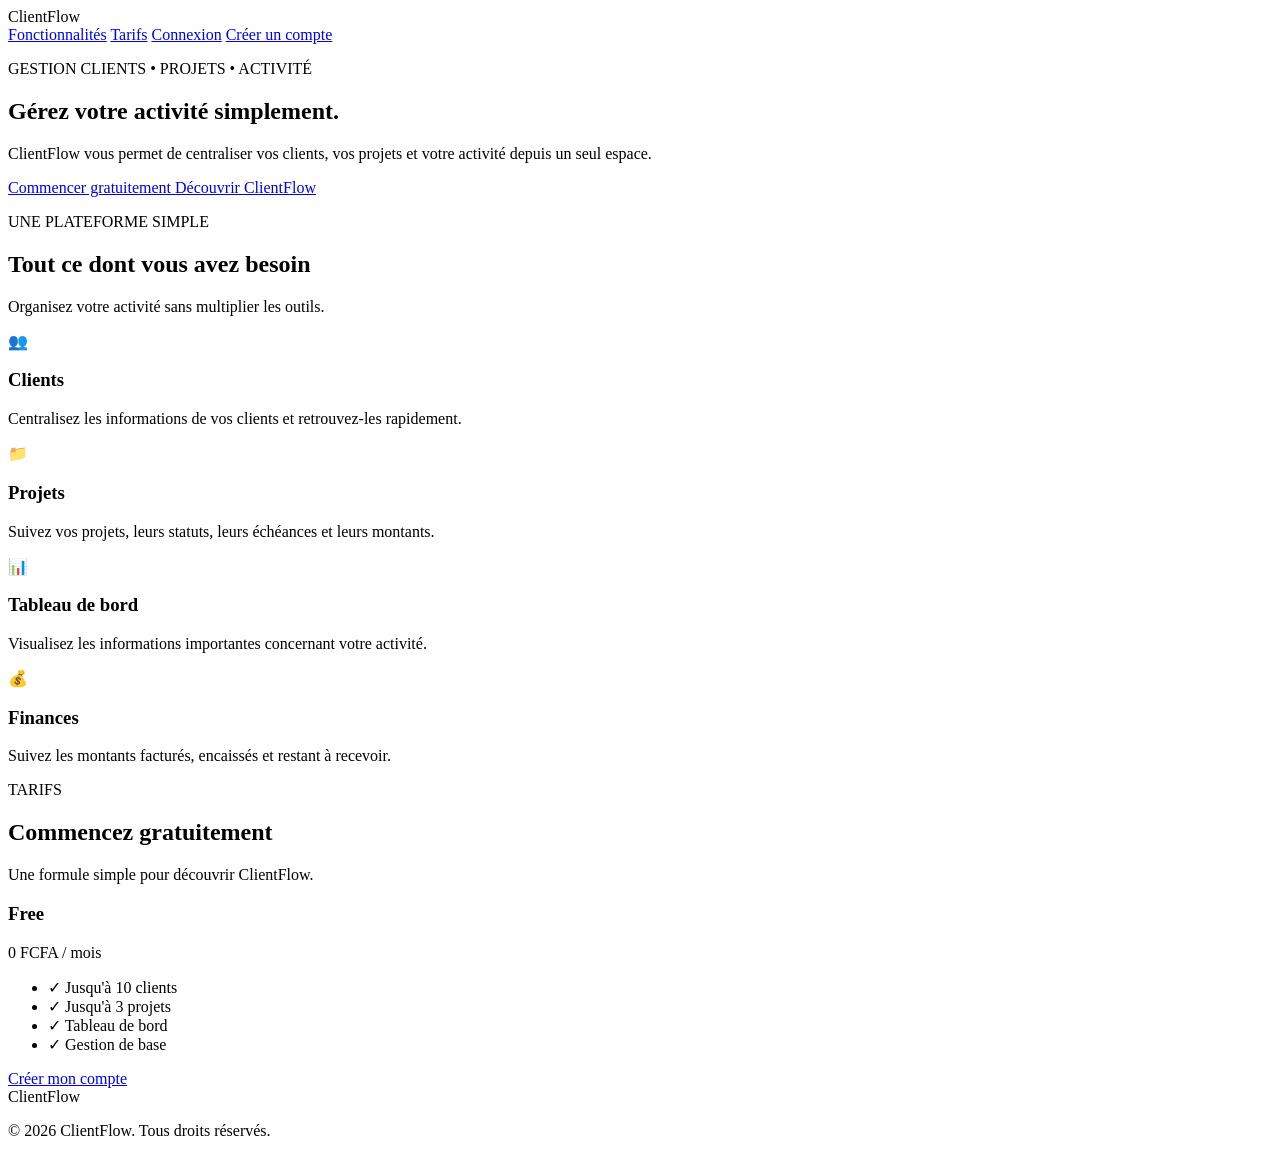
==== index.html @ 4f8036f8 "Create index.html" ====
<!DOCTYPE html>
<html lang="fr">
<head>
    <meta charset="UTF-8">
    <meta name="viewport" content="width=device-width, initial-scale=1.0">

    <title>ClientFlow — Gestion simple de vos clients</title>

    <meta
        name="description"
        content="ClientFlow aide les indépendants et petites entreprises à gérer leurs clients, projets et revenus."
    >

    <link rel="stylesheet" href="css/style.css">
</head>

<body>

    <header class="navbar">
        <div class="logo">
            Client<span>Flow</span>
        </div>

        <nav>
            <a href="#fonctionnalites">Fonctionnalités</a>
            <a href="#tarifs">Tarifs</a>
            <a href="login.html">Connexion</a>
            <a href="register.html" class="btn-nav">Créer un compte</a>
        </nav>
    </header>


    <main>

        <section class="hero">

            <div class="hero-content">

                <p class="badge">GESTION CLIENTS • PROJETS • ACTIVITÉ</p>

                <h1>
                    Gérez votre activité
                    <span>simplement.</span>
                </h1>

                <p class="hero-text">
                    ClientFlow vous permet de centraliser vos clients,
                    vos projets et votre activité depuis un seul espace.
                </p>

                <div class="hero-buttons">
                    <a href="register.html" class="btn-primary">
                        Commencer gratuitement
                    </a>

                    <a href="#fonctionnalites" class="btn-secondary">
                        Découvrir ClientFlow
                    </a>
                </div>

            </div>

        </section>


        <section id="fonctionnalites" class="features">

            <div class="section-heading">
                <p class="small-title">UNE PLATEFORME SIMPLE</p>

                <h2>
                    Tout ce dont vous avez besoin
                </h2>

                <p>
                    Organisez votre activité sans multiplier les outils.
                </p>
            </div>


            <div class="feature-grid">

                <article class="feature-card">

                    <div class="icon">👥</div>

                    <h3>Clients</h3>

                    <p>
                        Centralisez les informations de vos clients
                        et retrouvez-les rapidement.
                    </p>

                </article>


                <article class="feature-card">

                    <div class="icon">📁</div>

                    <h3>Projets</h3>

                    <p>
                        Suivez vos projets, leurs statuts,
                        leurs échéances et leurs montants.
                    </p>

                </article>


                <article class="feature-card">

                    <div class="icon">📊</div>

                    <h3>Tableau de bord</h3>

                    <p>
                        Visualisez les informations importantes
                        concernant votre activité.
                    </p>

                </article>


                <article class="feature-card">

                    <div class="icon">💰</div>

                    <h3>Finances</h3>

                    <p>
                        Suivez les montants facturés,
                        encaissés et restant à recevoir.
                    </p>

                </article>

            </div>

        </section>


        <section id="tarifs" class="pricing">

            <div class="section-heading">

                <p class="small-title">TARIFS</p>

                <h2>
                    Commencez gratuitement
                </h2>

                <p>
                    Une formule simple pour découvrir ClientFlow.
                </p>

            </div>


            <div class="pricing-card">

                <h3>Free</h3>

                <div class="price">
                    0 <span>FCFA / mois</span>
                </div>

                <ul>
                    <li>✓ Jusqu'à 10 clients</li>
                    <li>✓ Jusqu'à 3 projets</li>
                    <li>✓ Tableau de bord</li>
                    <li>✓ Gestion de base</li>
                </ul>

                <a href="register.html" class="btn-primary">
                    Créer mon compte
                </a>

            </div>

        </section>

    </main>


    <footer>

        <div class="logo">
            Client<span>Flow</span>
        </div>

        <p>
            © 2026 ClientFlow. Tous droits réservés.
        </p>

    </footer>

</body>
</html>
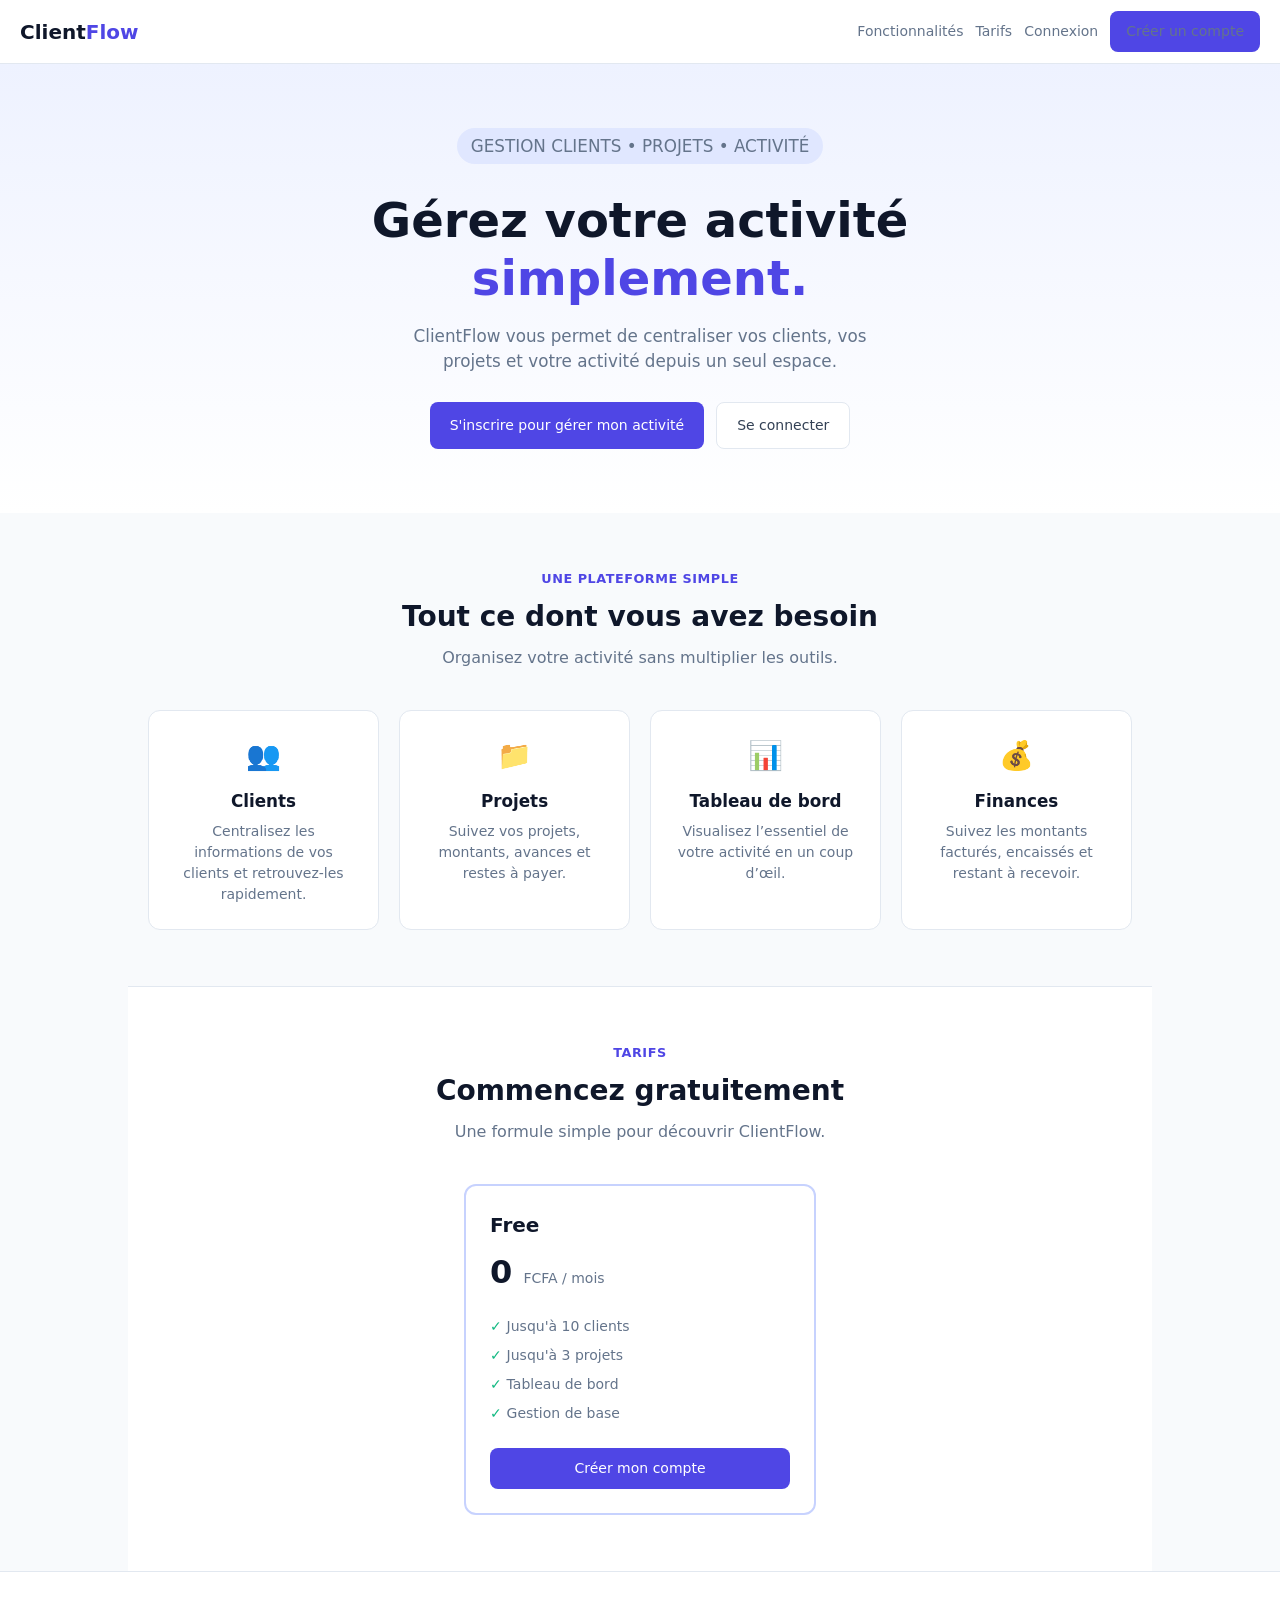
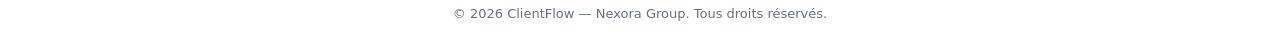
==== commit c52cd1c7: "Update index.html" ====
--- a/index.html
+++ b/index.html
@@ -1,199 +1,268 @@
 <!DOCTYPE html>
 <html lang="fr">
 <head>
-    <meta charset="UTF-8">
-    <meta name="viewport" content="width=device-width, initial-scale=1.0">
-
-    <title>ClientFlow — Gestion simple de vos clients</title>
-
-    <meta
-        name="description"
-        content="ClientFlow aide les indépendants et petites entreprises à gérer leurs clients, projets et revenus."
-    >
-
-    <link rel="stylesheet" href="css/style.css">
+  <meta charset="UTF-8" />
+  <meta name="viewport" content="width=device-width, initial-scale=1.0" />
+  <title>ClientFlow — Gestion simple de vos clients</title>
+  <style>
+    * { box-sizing: border-box; margin: 0; padding: 0; }
+    body {
+      font-family: system-ui, -apple-system, sans-serif;
+      background: #f8fafc;
+      color: #0f172a;
+      line-height: 1.5;
+    }
+    a { text-decoration: none; color: inherit; }
+    .navbar {
+      background: white;
+      border-bottom: 1px solid #e2e8f0;
+      height: 4rem;
+      display: flex;
+      align-items: center;
+      justify-content: space-between;
+      padding: 0 1.25rem;
+      position: sticky;
+      top: 0;
+      z-index: 20;
+    }
+    .logo {
+      font-size: 1.25rem;
+      font-weight: 700;
+    }
+    .logo span { color: #4f46e5; }
+    .nav-links {
+      display: flex;
+      align-items: center;
+      gap: 0.75rem;
+    }
+    .nav-links a {
+      font-size: 0.875rem;
+      color: #64748b;
+    }
+    .btn {
+      display: inline-flex;
+      align-items: center;
+      justify-content: center;
+      padding: 0.625rem 1rem;
+      border-radius: 0.5rem;
+      font-size: 0.875rem;
+      font-weight: 500;
+      border: none;
+      cursor: pointer;
+    }
+    .btn-primary {
+      background: #4f46e5;
+      color: white;
+    }
+    .btn-secondary {
+      background: white;
+      border: 1px solid #e2e8f0;
+      color: #334155;
+    }
+    .hero {
+      background: linear-gradient(to bottom, #eef2ff, white);
+      padding: 4rem 1.25rem;
+      text-align: center;
+    }
+    .badge {
+      display: inline-block;
+      background: #e0e7ff;
+      color: #4338ca;
+      font-size: 0.75rem;
+      font-weight: 500;
+      padding: 0.35rem 0.875rem;
+      border-radius: 9999px;
+      margin-bottom: 1rem;
+    }
+    .hero h1 {
+      font-size: clamp(1.75rem, 5vw, 3rem);
+      font-weight: 700;
+      line-height: 1.2;
+      margin-bottom: 1rem;
+    }
+    .hero h1 span { color: #4f46e5; }
+    .hero p {
+      color: #64748b;
+      font-size: 1.05rem;
+      max-width: 32rem;
+      margin: 0 auto 1.75rem;
+    }
+    .hero-buttons {
+      display: flex;
+      gap: 0.75rem;
+      justify-content: center;
+      flex-wrap: wrap;
+    }
+    .section {
+      max-width: 64rem;
+      margin: 0 auto;
+      padding: 3.5rem 1.25rem;
+    }
+    .section-header {
+      text-align: center;
+      margin-bottom: 2.5rem;
+    }
+    .section-header .small {
+      color: #4f46e5;
+      font-size: 0.8rem;
+      font-weight: 600;
+      text-transform: uppercase;
+      letter-spacing: 0.04em;
+    }
+    .section-header h2 {
+      font-size: 1.75rem;
+      margin: 0.5rem 0;
+    }
+    .section-header p { color: #64748b; }
+    .features {
+      display: grid;
+      grid-template-columns: repeat(auto-fit, minmax(200px, 1fr));
+      gap: 1.25rem;
+    }
+    .feature-card {
+      background: white;
+      border: 1px solid #e2e8f0;
+      border-radius: 0.75rem;
+      padding: 1.5rem;
+      text-align: center;
+    }
+    .feature-card .icon { font-size: 1.75rem; margin-bottom: 0.75rem; }
+    .feature-card h3 {
+      font-size: 1.05rem;
+      margin-bottom: 0.4rem;
+    }
+    .feature-card p {
+      font-size: 0.875rem;
+      color: #64748b;
+    }
+    .pricing {
+      background: white;
+      border-top: 1px solid #e2e8f0;
+    }
+    .pricing-card {
+      max-width: 22rem;
+      margin: 0 auto;
+      background: white;
+      border: 2px solid #c7d2fe;
+      border-radius: 0.75rem;
+      padding: 1.5rem;
+    }
+    .pricing-card h3 { font-size: 1.25rem; }
+    .price {
+      font-size: 2rem;
+      font-weight: 700;
+      margin: 0.5rem 0 1.25rem;
+    }
+    .price span {
+      font-size: 0.875rem;
+      font-weight: 400;
+      color: #64748b;
+    }
+    .pricing-card ul {
+      list-style: none;
+      margin-bottom: 1.5rem;
+    }
+    .pricing-card li {
+      font-size: 0.875rem;
+      color: #64748b;
+      margin-bottom: 0.5rem;
+    }
+    .pricing-card li::before {
+      content: "✓ ";
+      color: #10b981;
+      font-weight: 700;
+    }
+    footer {
+      text-align: center;
+      padding: 2rem 1.25rem;
+      font-size: 0.8125rem;
+      color: #64748b;
+      border-top: 1px solid #e2e8f0;
+      background: white;
+    }
+  </style>
 </head>
-
 <body>
-
-    <header class="navbar">
-        <div class="logo">
-            Client<span>Flow</span>
-        </div>
-
-        <nav>
-            <a href="#fonctionnalites">Fonctionnalités</a>
-            <a href="#tarifs">Tarifs</a>
-            <a href="login.html">Connexion</a>
-            <a href="register.html" class="btn-nav">Créer un compte</a>
-        </nav>
-    </header>
-
-
-    <main>
-
-        <section class="hero">
-
-            <div class="hero-content">
-
-                <p class="badge">GESTION CLIENTS • PROJETS • ACTIVITÉ</p>
-
-                <h1>
-                    Gérez votre activité
-                    <span>simplement.</span>
-                </h1>
-
-                <p class="hero-text">
-                    ClientFlow vous permet de centraliser vos clients,
-                    vos projets et votre activité depuis un seul espace.
-                </p>
-
-                <div class="hero-buttons">
-                    <a href="register.html" class="btn-primary">
-                        Commencer gratuitement
-                    </a>
-
-                    <a href="#fonctionnalites" class="btn-secondary">
-                        Découvrir ClientFlow
-                    </a>
-                </div>
-
-            </div>
-
-        </section>
-
-
-        <section id="fonctionnalites" class="features">
-
-            <div class="section-heading">
-                <p class="small-title">UNE PLATEFORME SIMPLE</p>
-
-                <h2>
-                    Tout ce dont vous avez besoin
-                </h2>
-
-                <p>
-                    Organisez votre activité sans multiplier les outils.
-                </p>
-            </div>
-
-
-            <div class="feature-grid">
-
-                <article class="feature-card">
-
-                    <div class="icon">👥</div>
-
-                    <h3>Clients</h3>
-
-                    <p>
-                        Centralisez les informations de vos clients
-                        et retrouvez-les rapidement.
-                    </p>
-
-                </article>
-
-
-                <article class="feature-card">
-
-                    <div class="icon">📁</div>
-
-                    <h3>Projets</h3>
-
-                    <p>
-                        Suivez vos projets, leurs statuts,
-                        leurs échéances et leurs montants.
-                    </p>
-
-                </article>
-
-
-                <article class="feature-card">
-
-                    <div class="icon">📊</div>
-
-                    <h3>Tableau de bord</h3>
-
-                    <p>
-                        Visualisez les informations importantes
-                        concernant votre activité.
-                    </p>
-
-                </article>
-
-
-                <article class="feature-card">
-
-                    <div class="icon">💰</div>
-
-                    <h3>Finances</h3>
-
-                    <p>
-                        Suivez les montants facturés,
-                        encaissés et restant à recevoir.
-                    </p>
-
-                </article>
-
-            </div>
-
-        </section>
-
-
-        <section id="tarifs" class="pricing">
-
-            <div class="section-heading">
-
-                <p class="small-title">TARIFS</p>
-
-                <h2>
-                    Commencez gratuitement
-                </h2>
-
-                <p>
-                    Une formule simple pour découvrir ClientFlow.
-                </p>
-
-            </div>
-
-
-            <div class="pricing-card">
-
-                <h3>Free</h3>
-
-                <div class="price">
-                    0 <span>FCFA / mois</span>
-                </div>
-
-                <ul>
-                    <li>✓ Jusqu'à 10 clients</li>
-                    <li>✓ Jusqu'à 3 projets</li>
-                    <li>✓ Tableau de bord</li>
-                    <li>✓ Gestion de base</li>
-                </ul>
-
-                <a href="register.html" class="btn-primary">
-                    Créer mon compte
-                </a>
-
-            </div>
-
-        </section>
-
-    </main>
-
-
-    <footer>
-
-        <div class="logo">
-            Client<span>Flow</span>
-        </div>
-
-        <p>
-            © 2026 ClientFlow. Tous droits réservés.
-        </p>
-
-    </footer>
-
+  <header class="navbar">
+    <a href="index.html" class="logo">Client<span>Flow</span></a>
+    <div class="nav-links">
+      <a href="#fonctionnalites">Fonctionnalités</a>
+      <a href="#tarifs">Tarifs</a>
+      <a href="login.html">Connexion</a>
+      <a href="register.html" class="btn btn-primary">Créer un compte</a>
+    </div>
+  </header>
+
+  <section class="hero">
+    <p class="badge">GESTION CLIENTS • PROJETS • ACTIVITÉ</p>
+    <h1>Gérez votre activité<br><span>simplement.</span></h1>
+    <p>
+      ClientFlow vous permet de centraliser vos clients, vos projets
+      et votre activité depuis un seul espace.
+    </p>
+    <div class="hero-buttons">
+      <a href="register.html" class="btn btn-primary" style="padding:0.75rem 1.25rem">
+        S'inscrire pour gérer mon activité
+      </a>
+      <a href="login.html" class="btn btn-secondary" style="padding:0.75rem 1.25rem">
+        Se connecter
+      </a>
+    </div>
+  </section>
+
+  <section id="fonctionnalites" class="section">
+    <div class="section-header">
+      <p class="small">Une plateforme simple</p>
+      <h2>Tout ce dont vous avez besoin</h2>
+      <p>Organisez votre activité sans multiplier les outils.</p>
+    </div>
+    <div class="features">
+      <div class="feature-card">
+        <div class="icon">👥</div>
+        <h3>Clients</h3>
+        <p>Centralisez les informations de vos clients et retrouvez-les rapidement.</p>
+      </div>
+      <div class="feature-card">
+        <div class="icon">📁</div>
+        <h3>Projets</h3>
+        <p>Suivez vos projets, montants, avances et restes à payer.</p>
+      </div>
+      <div class="feature-card">
+        <div class="icon">📊</div>
+        <h3>Tableau de bord</h3>
+        <p>Visualisez l’essentiel de votre activité en un coup d’œil.</p>
+      </div>
+      <div class="feature-card">
+        <div class="icon">💰</div>
+        <h3>Finances</h3>
+        <p>Suivez les montants facturés, encaissés et restant à recevoir.</p>
+      </div>
+    </div>
+  </section>
+
+  <section id="tarifs" class="pricing section">
+    <div class="section-header">
+      <p class="small">Tarifs</p>
+      <h2>Commencez gratuitement</h2>
+      <p>Une formule simple pour découvrir ClientFlow.</p>
+    </div>
+    <div class="pricing-card">
+      <h3>Free</h3>
+      <p class="price">0 <span>FCFA / mois</span></p>
+      <ul>
+        <li>Jusqu'à 10 clients</li>
+        <li>Jusqu'à 3 projets</li>
+        <li>Tableau de bord</li>
+        <li>Gestion de base</li>
+      </ul>
+      <a href="register.html" class="btn btn-primary" style="width:100%">
+        Créer mon compte
+      </a>
+    </div>
+  </section>
+
+  <footer>
+    © 2026 ClientFlow — Nexora Group. Tous droits réservés.
+  </footer>
 </body>
 </html>
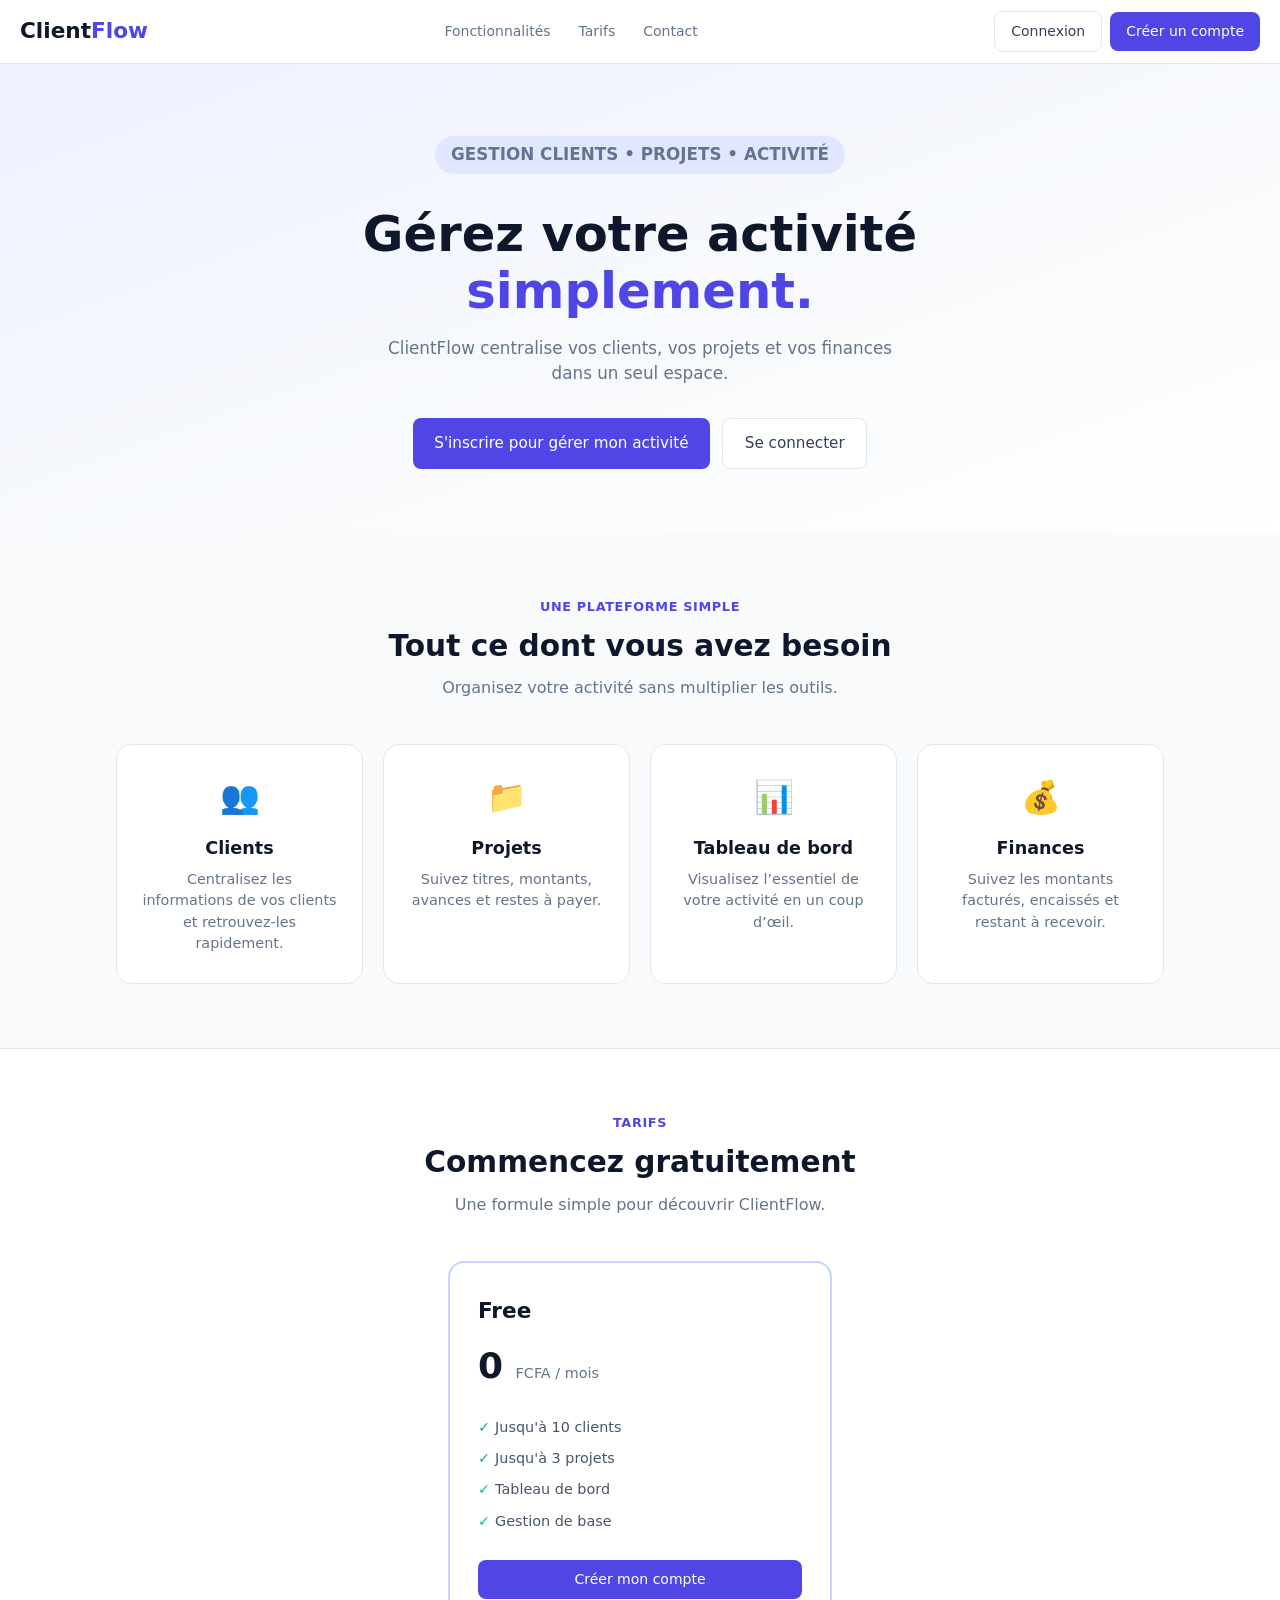
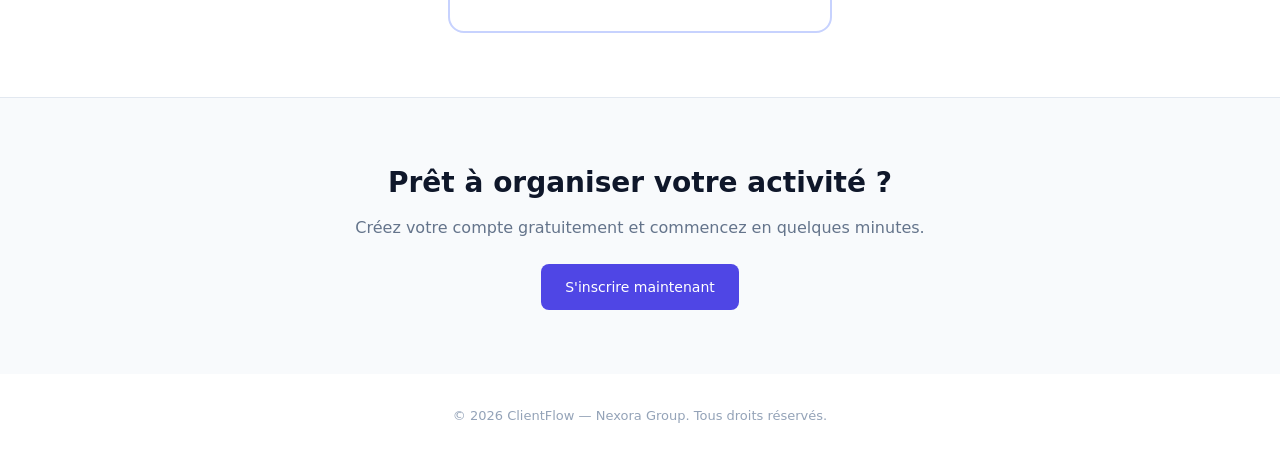
==== commit 4cd7d806: "Update index.html" ====
--- a/index.html
+++ b/index.html
@@ -23,45 +23,56 @@
       padding: 0 1.25rem;
       position: sticky;
       top: 0;
-      z-index: 20;
-    }
-    .logo {
-      font-size: 1.25rem;
-      font-weight: 700;
-    }
+      z-index: 50;
+    }
+    .logo { font-size: 1.35rem; font-weight: 700; }
     .logo span { color: #4f46e5; }
-    .nav-links {
+    .nav-menu {
       display: flex;
       align-items: center;
-      gap: 0.75rem;
-    }
-    .nav-links a {
+      gap: 0.25rem;
+    }
+    .nav-menu a {
       font-size: 0.875rem;
       color: #64748b;
+      padding: 0.5rem 0.75rem;
+      border-radius: 0.5rem;
+    }
+    .nav-menu a:hover { background: #f1f5f9; color: #0f172a; }
+    .nav-actions {
+      display: flex;
+      align-items: center;
+      gap: 0.5rem;
     }
     .btn {
       display: inline-flex;
       align-items: center;
       justify-content: center;
-      padding: 0.625rem 1rem;
+      padding: 0.55rem 1rem;
       border-radius: 0.5rem;
       font-size: 0.875rem;
       font-weight: 500;
       border: none;
       cursor: pointer;
     }
-    .btn-primary {
-      background: #4f46e5;
-      color: white;
-    }
+    .btn-primary { background: #4f46e5; color: white; }
     .btn-secondary {
       background: white;
       border: 1px solid #e2e8f0;
       color: #334155;
     }
+    .menu-toggle {
+      display: none;
+      background: none;
+      border: 1px solid #e2e8f0;
+      border-radius: 0.5rem;
+      padding: 0.4rem 0.65rem;
+      font-size: 1.1rem;
+      cursor: pointer;
+    }
     .hero {
-      background: linear-gradient(to bottom, #eef2ff, white);
-      padding: 4rem 1.25rem;
+      background: linear-gradient(160deg, #eef2ff 0%, #f8fafc 60%, white 100%);
+      padding: 4.5rem 1.25rem 4rem;
       text-align: center;
     }
     .badge {
@@ -69,23 +80,23 @@
       background: #e0e7ff;
       color: #4338ca;
       font-size: 0.75rem;
-      font-weight: 500;
-      padding: 0.35rem 0.875rem;
+      font-weight: 600;
+      padding: 0.4rem 1rem;
       border-radius: 9999px;
-      margin-bottom: 1rem;
+      margin-bottom: 1.25rem;
     }
     .hero h1 {
-      font-size: clamp(1.75rem, 5vw, 3rem);
+      font-size: clamp(1.85rem, 5vw, 3.1rem);
       font-weight: 700;
-      line-height: 1.2;
+      line-height: 1.15;
       margin-bottom: 1rem;
     }
     .hero h1 span { color: #4f46e5; }
     .hero p {
       color: #64748b;
       font-size: 1.05rem;
-      max-width: 32rem;
-      margin: 0 auto 1.75rem;
+      max-width: 34rem;
+      margin: 0 auto 2rem;
     }
     .hero-buttons {
       display: flex;
@@ -93,120 +104,131 @@
       justify-content: center;
       flex-wrap: wrap;
     }
+    .hero-buttons .btn { padding: 0.8rem 1.35rem; font-size: 0.95rem; }
     .section {
-      max-width: 64rem;
+      max-width: 68rem;
       margin: 0 auto;
-      padding: 3.5rem 1.25rem;
+      padding: 4rem 1.25rem;
     }
     .section-header {
       text-align: center;
-      margin-bottom: 2.5rem;
+      margin-bottom: 2.75rem;
     }
     .section-header .small {
       color: #4f46e5;
       font-size: 0.8rem;
       font-weight: 600;
       text-transform: uppercase;
-      letter-spacing: 0.04em;
+      letter-spacing: 0.05em;
     }
     .section-header h2 {
-      font-size: 1.75rem;
+      font-size: 1.85rem;
       margin: 0.5rem 0;
     }
     .section-header p { color: #64748b; }
     .features {
       display: grid;
-      grid-template-columns: repeat(auto-fit, minmax(200px, 1fr));
+      grid-template-columns: repeat(auto-fit, minmax(220px, 1fr));
       gap: 1.25rem;
     }
     .feature-card {
       background: white;
       border: 1px solid #e2e8f0;
-      border-radius: 0.75rem;
-      padding: 1.5rem;
-      text-align: center;
-    }
-    .feature-card .icon { font-size: 1.75rem; margin-bottom: 0.75rem; }
-    .feature-card h3 {
-      font-size: 1.05rem;
-      margin-bottom: 0.4rem;
-    }
-    .feature-card p {
-      font-size: 0.875rem;
-      color: #64748b;
-    }
-    .pricing {
+      border-radius: 1rem;
+      padding: 1.75rem 1.5rem;
+      text-align: center;
+    }
+    .feature-card .icon { font-size: 2rem; margin-bottom: 0.85rem; }
+    .feature-card h3 { font-size: 1.1rem; margin-bottom: 0.45rem; }
+    .feature-card p { font-size: 0.9rem; color: #64748b; }
+    .pricing-bg {
       background: white;
       border-top: 1px solid #e2e8f0;
+      border-bottom: 1px solid #e2e8f0;
     }
     .pricing-card {
-      max-width: 22rem;
+      max-width: 24rem;
       margin: 0 auto;
-      background: white;
       border: 2px solid #c7d2fe;
-      border-radius: 0.75rem;
-      padding: 1.5rem;
-    }
-    .pricing-card h3 { font-size: 1.25rem; }
+      border-radius: 1rem;
+      padding: 2rem 1.75rem;
+    }
+    .pricing-card h3 { font-size: 1.35rem; }
     .price {
-      font-size: 2rem;
+      font-size: 2.25rem;
       font-weight: 700;
-      margin: 0.5rem 0 1.25rem;
+      margin: 0.75rem 0 1.5rem;
     }
     .price span {
-      font-size: 0.875rem;
+      font-size: 0.9rem;
       font-weight: 400;
       color: #64748b;
     }
-    .pricing-card ul {
-      list-style: none;
-      margin-bottom: 1.5rem;
-    }
+    .pricing-card ul { list-style: none; margin-bottom: 1.75rem; }
     .pricing-card li {
-      font-size: 0.875rem;
-      color: #64748b;
-      margin-bottom: 0.5rem;
+      font-size: 0.9rem;
+      color: #475569;
+      margin-bottom: 0.6rem;
     }
     .pricing-card li::before {
       content: "✓ ";
       color: #10b981;
       font-weight: 700;
     }
+    .cta {
+      text-align: center;
+      padding: 4rem 1.25rem;
+    }
+    .cta h2 { font-size: 1.75rem; margin-bottom: 0.75rem; }
+    .cta p { color: #64748b; margin-bottom: 1.5rem; }
     footer {
       text-align: center;
       padding: 2rem 1.25rem;
       font-size: 0.8125rem;
-      color: #64748b;
-      border-top: 1px solid #e2e8f0;
-      background: white;
+      color: #94a3b8;
+      background: white;
+    }
+    @media (max-width: 768px) {
+      .menu-toggle { display: block; }
+      .nav-menu {
+        display: none;
+        position: absolute;
+        top: 4rem;
+        left: 0;
+        right: 0;
+        background: white;
+        border-bottom: 1px solid #e2e8f0;
+        flex-direction: column;
+        padding: 0.75rem;
+      }
+      .nav-menu.open { display: flex; }
+      .nav-menu a { width: 100%; padding: 0.75rem 1rem; }
+      .nav-actions .btn-secondary { display: none; }
     }
   </style>
 </head>
 <body>
   <header class="navbar">
     <a href="index.html" class="logo">Client<span>Flow</span></a>
-    <div class="nav-links">
+    <nav class="nav-menu" id="nav-menu">
       <a href="#fonctionnalites">Fonctionnalités</a>
       <a href="#tarifs">Tarifs</a>
-      <a href="login.html">Connexion</a>
+      <a href="#contact">Contact</a>
+    </nav>
+    <div class="nav-actions">
+      <a href="login.html" class="btn btn-secondary">Connexion</a>
       <a href="register.html" class="btn btn-primary">Créer un compte</a>
+      <button class="menu-toggle" id="menu-toggle">☰</button>
     </div>
   </header>
 
   <section class="hero">
     <p class="badge">GESTION CLIENTS • PROJETS • ACTIVITÉ</p>
     <h1>Gérez votre activité<br><span>simplement.</span></h1>
-    <p>
-      ClientFlow vous permet de centraliser vos clients, vos projets
-      et votre activité depuis un seul espace.
-    </p>
+    <p>ClientFlow centralise vos clients, vos projets et vos finances dans un seul espace.</p>
     <div class="hero-buttons">
-      <a href="register.html" class="btn btn-primary" style="padding:0.75rem 1.25rem">
-        S'inscrire pour gérer mon activité
-      </a>
-      <a href="login.html" class="btn btn-secondary" style="padding:0.75rem 1.25rem">
-        Se connecter
-      </a>
+      <a href="register.html" class="btn btn-primary">S'inscrire pour gérer mon activité</a>
+      <a href="login.html" class="btn btn-secondary">Se connecter</a>
     </div>
   </section>
 
@@ -225,7 +247,7 @@
       <div class="feature-card">
         <div class="icon">📁</div>
         <h3>Projets</h3>
-        <p>Suivez vos projets, montants, avances et restes à payer.</p>
+        <p>Suivez titres, montants, avances et restes à payer.</p>
       </div>
       <div class="feature-card">
         <div class="icon">📊</div>
@@ -240,29 +262,39 @@
     </div>
   </section>
 
-  <section id="tarifs" class="pricing section">
-    <div class="section-header">
-      <p class="small">Tarifs</p>
-      <h2>Commencez gratuitement</h2>
-      <p>Une formule simple pour découvrir ClientFlow.</p>
-    </div>
-    <div class="pricing-card">
-      <h3>Free</h3>
-      <p class="price">0 <span>FCFA / mois</span></p>
-      <ul>
-        <li>Jusqu'à 10 clients</li>
-        <li>Jusqu'à 3 projets</li>
-        <li>Tableau de bord</li>
-        <li>Gestion de base</li>
-      </ul>
-      <a href="register.html" class="btn btn-primary" style="width:100%">
-        Créer mon compte
-      </a>
+  <section id="tarifs" class="pricing-bg">
+    <div class="section">
+      <div class="section-header">
+        <p class="small">Tarifs</p>
+        <h2>Commencez gratuitement</h2>
+        <p>Une formule simple pour découvrir ClientFlow.</p>
+      </div>
+      <div class="pricing-card">
+        <h3>Free</h3>
+        <p class="price">0 <span>FCFA / mois</span></p>
+        <ul>
+          <li>Jusqu'à 10 clients</li>
+          <li>Jusqu'à 3 projets</li>
+          <li>Tableau de bord</li>
+          <li>Gestion de base</li>
+        </ul>
+        <a href="register.html" class="btn btn-primary" style="width:100%">Créer mon compte</a>
+      </div>
     </div>
   </section>
 
-  <footer>
-    © 2026 ClientFlow — Nexora Group. Tous droits réservés.
-  </footer>
+  <section id="contact" class="cta">
+    <h2>Prêt à organiser votre activité ?</h2>
+    <p>Créez votre compte gratuitement et commencez en quelques minutes.</p>
+    <a href="register.html" class="btn btn-primary" style="padding:0.8rem 1.5rem">S'inscrire maintenant</a>
+  </section>
+
+  <footer>© 2026 ClientFlow — Nexora Group. Tous droits réservés.</footer>
+
+  <script>
+    document.getElementById("menu-toggle").addEventListener("click", function () {
+      document.getElementById("nav-menu").classList.toggle("open");
+    });
+  </script>
 </body>
 </html>
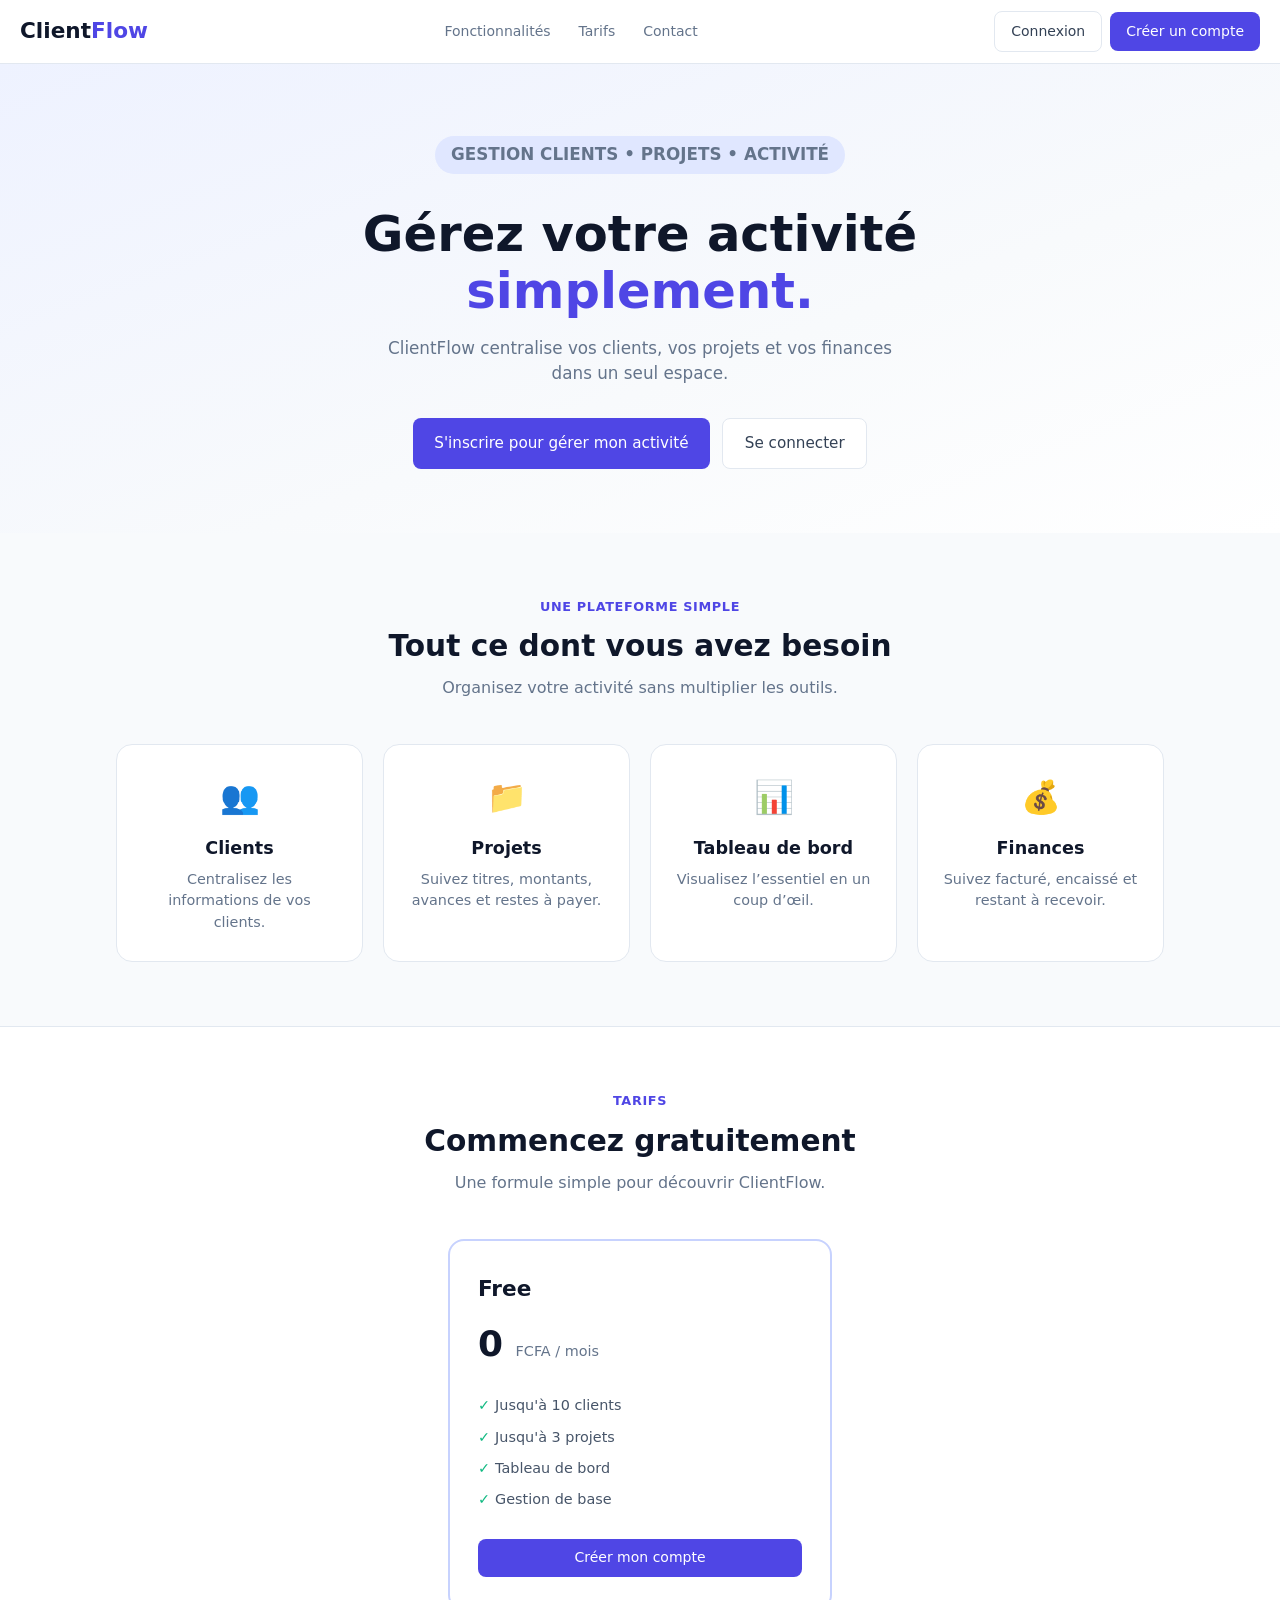
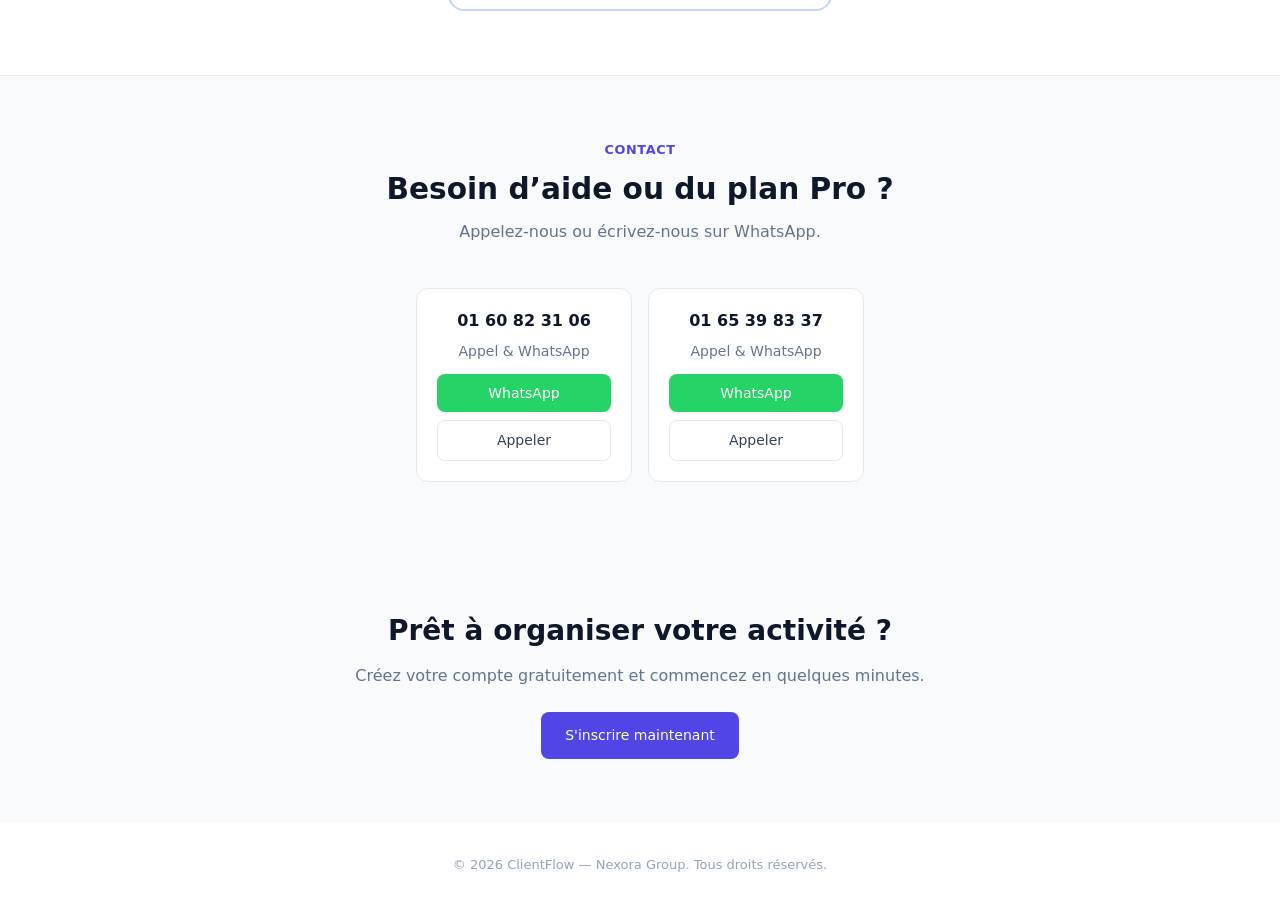
==== commit c8864b40: "Update index.html" ====
--- a/index.html
+++ b/index.html
@@ -1,209 +1,64 @@
 <!DOCTYPE html>
 <html lang="fr">
 <head>
-  <meta charset="UTF-8" />
-  <meta name="viewport" content="width=device-width, initial-scale=1.0" />
+  <meta charset="UTF-8"/>
+  <meta name="viewport" content="width=device-width, initial-scale=1.0"/>
   <title>ClientFlow — Gestion simple de vos clients</title>
   <style>
-    * { box-sizing: border-box; margin: 0; padding: 0; }
-    body {
-      font-family: system-ui, -apple-system, sans-serif;
-      background: #f8fafc;
-      color: #0f172a;
-      line-height: 1.5;
-    }
-    a { text-decoration: none; color: inherit; }
-    .navbar {
-      background: white;
-      border-bottom: 1px solid #e2e8f0;
-      height: 4rem;
-      display: flex;
-      align-items: center;
-      justify-content: space-between;
-      padding: 0 1.25rem;
-      position: sticky;
-      top: 0;
-      z-index: 50;
-    }
-    .logo { font-size: 1.35rem; font-weight: 700; }
-    .logo span { color: #4f46e5; }
-    .nav-menu {
-      display: flex;
-      align-items: center;
-      gap: 0.25rem;
-    }
-    .nav-menu a {
-      font-size: 0.875rem;
-      color: #64748b;
-      padding: 0.5rem 0.75rem;
-      border-radius: 0.5rem;
-    }
-    .nav-menu a:hover { background: #f1f5f9; color: #0f172a; }
-    .nav-actions {
-      display: flex;
-      align-items: center;
-      gap: 0.5rem;
-    }
-    .btn {
-      display: inline-flex;
-      align-items: center;
-      justify-content: center;
-      padding: 0.55rem 1rem;
-      border-radius: 0.5rem;
-      font-size: 0.875rem;
-      font-weight: 500;
-      border: none;
-      cursor: pointer;
-    }
-    .btn-primary { background: #4f46e5; color: white; }
-    .btn-secondary {
-      background: white;
-      border: 1px solid #e2e8f0;
-      color: #334155;
-    }
-    .menu-toggle {
-      display: none;
-      background: none;
-      border: 1px solid #e2e8f0;
-      border-radius: 0.5rem;
-      padding: 0.4rem 0.65rem;
-      font-size: 1.1rem;
-      cursor: pointer;
-    }
-    .hero {
-      background: linear-gradient(160deg, #eef2ff 0%, #f8fafc 60%, white 100%);
-      padding: 4.5rem 1.25rem 4rem;
-      text-align: center;
-    }
-    .badge {
-      display: inline-block;
-      background: #e0e7ff;
-      color: #4338ca;
-      font-size: 0.75rem;
-      font-weight: 600;
-      padding: 0.4rem 1rem;
-      border-radius: 9999px;
-      margin-bottom: 1.25rem;
-    }
-    .hero h1 {
-      font-size: clamp(1.85rem, 5vw, 3.1rem);
-      font-weight: 700;
-      line-height: 1.15;
-      margin-bottom: 1rem;
-    }
-    .hero h1 span { color: #4f46e5; }
-    .hero p {
-      color: #64748b;
-      font-size: 1.05rem;
-      max-width: 34rem;
-      margin: 0 auto 2rem;
-    }
-    .hero-buttons {
-      display: flex;
-      gap: 0.75rem;
-      justify-content: center;
-      flex-wrap: wrap;
-    }
-    .hero-buttons .btn { padding: 0.8rem 1.35rem; font-size: 0.95rem; }
-    .section {
-      max-width: 68rem;
-      margin: 0 auto;
-      padding: 4rem 1.25rem;
-    }
-    .section-header {
-      text-align: center;
-      margin-bottom: 2.75rem;
-    }
-    .section-header .small {
-      color: #4f46e5;
-      font-size: 0.8rem;
-      font-weight: 600;
-      text-transform: uppercase;
-      letter-spacing: 0.05em;
-    }
-    .section-header h2 {
-      font-size: 1.85rem;
-      margin: 0.5rem 0;
-    }
-    .section-header p { color: #64748b; }
-    .features {
-      display: grid;
-      grid-template-columns: repeat(auto-fit, minmax(220px, 1fr));
-      gap: 1.25rem;
-    }
-    .feature-card {
-      background: white;
-      border: 1px solid #e2e8f0;
-      border-radius: 1rem;
-      padding: 1.75rem 1.5rem;
-      text-align: center;
-    }
-    .feature-card .icon { font-size: 2rem; margin-bottom: 0.85rem; }
-    .feature-card h3 { font-size: 1.1rem; margin-bottom: 0.45rem; }
-    .feature-card p { font-size: 0.9rem; color: #64748b; }
-    .pricing-bg {
-      background: white;
-      border-top: 1px solid #e2e8f0;
-      border-bottom: 1px solid #e2e8f0;
-    }
-    .pricing-card {
-      max-width: 24rem;
-      margin: 0 auto;
-      border: 2px solid #c7d2fe;
-      border-radius: 1rem;
-      padding: 2rem 1.75rem;
-    }
-    .pricing-card h3 { font-size: 1.35rem; }
-    .price {
-      font-size: 2.25rem;
-      font-weight: 700;
-      margin: 0.75rem 0 1.5rem;
-    }
-    .price span {
-      font-size: 0.9rem;
-      font-weight: 400;
-      color: #64748b;
-    }
-    .pricing-card ul { list-style: none; margin-bottom: 1.75rem; }
-    .pricing-card li {
-      font-size: 0.9rem;
-      color: #475569;
-      margin-bottom: 0.6rem;
-    }
-    .pricing-card li::before {
-      content: "✓ ";
-      color: #10b981;
-      font-weight: 700;
-    }
-    .cta {
-      text-align: center;
-      padding: 4rem 1.25rem;
-    }
-    .cta h2 { font-size: 1.75rem; margin-bottom: 0.75rem; }
-    .cta p { color: #64748b; margin-bottom: 1.5rem; }
-    footer {
-      text-align: center;
-      padding: 2rem 1.25rem;
-      font-size: 0.8125rem;
-      color: #94a3b8;
-      background: white;
-    }
-    @media (max-width: 768px) {
-      .menu-toggle { display: block; }
-      .nav-menu {
-        display: none;
-        position: absolute;
-        top: 4rem;
-        left: 0;
-        right: 0;
-        background: white;
-        border-bottom: 1px solid #e2e8f0;
-        flex-direction: column;
-        padding: 0.75rem;
-      }
-      .nav-menu.open { display: flex; }
-      .nav-menu a { width: 100%; padding: 0.75rem 1rem; }
-      .nav-actions .btn-secondary { display: none; }
+    *{box-sizing:border-box;margin:0;padding:0}
+    body{font-family:system-ui,-apple-system,sans-serif;background:#f8fafc;color:#0f172a;line-height:1.5}
+    a{text-decoration:none;color:inherit}
+    .navbar{background:#fff;border-bottom:1px solid #e2e8f0;height:4rem;display:flex;align-items:center;justify-content:space-between;padding:0 1.25rem;position:sticky;top:0;z-index:50}
+    .logo{font-size:1.35rem;font-weight:700}
+    .logo span{color:#4f46e5}
+    .nav-menu{display:flex;align-items:center;gap:.25rem}
+    .nav-menu a{font-size:.875rem;color:#64748b;padding:.5rem .75rem;border-radius:.5rem}
+    .nav-actions{display:flex;align-items:center;gap:.5rem}
+    .btn{display:inline-flex;align-items:center;justify-content:center;padding:.55rem 1rem;border-radius:.5rem;font-size:.875rem;font-weight:500;border:none;cursor:pointer}
+    .btn-primary{background:#4f46e5;color:#fff}
+    .btn-secondary{background:#fff;border:1px solid #e2e8f0;color:#334155}
+    .btn-whatsapp{background:#25D366;color:#fff}
+    .menu-toggle{display:none;background:none;border:1px solid #e2e8f0;border-radius:.5rem;padding:.4rem .65rem;font-size:1.1rem;cursor:pointer}
+    .hero{background:linear-gradient(160deg,#eef2ff 0%,#f8fafc 60%,#fff 100%);padding:4.5rem 1.25rem 4rem;text-align:center}
+    .badge{display:inline-block;background:#e0e7ff;color:#4338ca;font-size:.75rem;font-weight:600;padding:.4rem 1rem;border-radius:9999px;margin-bottom:1.25rem}
+    .hero h1{font-size:clamp(1.85rem,5vw,3.1rem);font-weight:700;line-height:1.15;margin-bottom:1rem}
+    .hero h1 span{color:#4f46e5}
+    .hero p{color:#64748b;font-size:1.05rem;max-width:34rem;margin:0 auto 2rem}
+    .hero-buttons{display:flex;gap:.75rem;justify-content:center;flex-wrap:wrap}
+    .hero-buttons .btn{padding:.8rem 1.35rem;font-size:.95rem}
+    .section{max-width:68rem;margin:0 auto;padding:4rem 1.25rem}
+    .section-header{text-align:center;margin-bottom:2.75rem}
+    .section-header .small{color:#4f46e5;font-size:.8rem;font-weight:600;text-transform:uppercase;letter-spacing:.05em}
+    .section-header h2{font-size:1.85rem;margin:.5rem 0}
+    .section-header p{color:#64748b}
+    .features{display:grid;grid-template-columns:repeat(auto-fit,minmax(220px,1fr));gap:1.25rem}
+    .feature-card{background:#fff;border:1px solid #e2e8f0;border-radius:1rem;padding:1.75rem 1.5rem;text-align:center}
+    .feature-card .icon{font-size:2rem;margin-bottom:.85rem}
+    .feature-card h3{font-size:1.1rem;margin-bottom:.45rem}
+    .feature-card p{font-size:.9rem;color:#64748b}
+    .pricing-bg{background:#fff;border-top:1px solid #e2e8f0;border-bottom:1px solid #e2e8f0}
+    .pricing-card{max-width:24rem;margin:0 auto;border:2px solid #c7d2fe;border-radius:1rem;padding:2rem 1.75rem}
+    .pricing-card h3{font-size:1.35rem}
+    .price{font-size:2.25rem;font-weight:700;margin:.75rem 0 1.5rem}
+    .price span{font-size:.9rem;font-weight:400;color:#64748b}
+    .pricing-card ul{list-style:none;margin-bottom:1.75rem}
+    .pricing-card li{font-size:.9rem;color:#475569;margin-bottom:.6rem}
+    .pricing-card li::before{content:"✓ ";color:#10b981;font-weight:700}
+    .contact-cards{display:grid;grid-template-columns:1fr;gap:1rem;max-width:28rem;margin:0 auto}
+    @media(min-width:480px){.contact-cards{grid-template-columns:1fr 1fr}}
+    .contact-card{background:#fff;border:1px solid #e2e8f0;border-radius:.75rem;padding:1.25rem;text-align:center}
+    .contact-card h3{font-size:1rem;margin-bottom:.5rem}
+    .contact-card p{font-size:.875rem;color:#64748b;margin-bottom:.75rem}
+    .cta{text-align:center;padding:4rem 1.25rem}
+    .cta h2{font-size:1.75rem;margin-bottom:.75rem}
+    .cta p{color:#64748b;margin-bottom:1.5rem}
+    footer{text-align:center;padding:2rem 1.25rem;font-size:.8125rem;color:#94a3b8;background:#fff}
+    @media(max-width:768px){
+      .menu-toggle{display:block}
+      .nav-menu{display:none;position:absolute;top:4rem;left:0;right:0;background:#fff;border-bottom:1px solid #e2e8f0;flex-direction:column;padding:.75rem}
+      .nav-menu.open{display:flex}
+      .nav-menu a{width:100%;padding:.75rem 1rem}
+      .nav-actions .btn-secondary{display:none}
     }
   </style>
 </head>
@@ -239,26 +94,10 @@
       <p>Organisez votre activité sans multiplier les outils.</p>
     </div>
     <div class="features">
-      <div class="feature-card">
-        <div class="icon">👥</div>
-        <h3>Clients</h3>
-        <p>Centralisez les informations de vos clients et retrouvez-les rapidement.</p>
-      </div>
-      <div class="feature-card">
-        <div class="icon">📁</div>
-        <h3>Projets</h3>
-        <p>Suivez titres, montants, avances et restes à payer.</p>
-      </div>
-      <div class="feature-card">
-        <div class="icon">📊</div>
-        <h3>Tableau de bord</h3>
-        <p>Visualisez l’essentiel de votre activité en un coup d’œil.</p>
-      </div>
-      <div class="feature-card">
-        <div class="icon">💰</div>
-        <h3>Finances</h3>
-        <p>Suivez les montants facturés, encaissés et restant à recevoir.</p>
-      </div>
+      <div class="feature-card"><div class="icon">👥</div><h3>Clients</h3><p>Centralisez les informations de vos clients.</p></div>
+      <div class="feature-card"><div class="icon">📁</div><h3>Projets</h3><p>Suivez titres, montants, avances et restes à payer.</p></div>
+      <div class="feature-card"><div class="icon">📊</div><h3>Tableau de bord</h3><p>Visualisez l’essentiel en un coup d’œil.</p></div>
+      <div class="feature-card"><div class="icon">💰</div><h3>Finances</h3><p>Suivez facturé, encaissé et restant à recevoir.</p></div>
     </div>
   </section>
 
@@ -283,10 +122,32 @@
     </div>
   </section>
 
-  <section id="contact" class="cta">
+  <section id="contact" class="section">
+    <div class="section-header">
+      <p class="small">Contact</p>
+      <h2>Besoin d’aide ou du plan Pro ?</h2>
+      <p>Appelez-nous ou écrivez-nous sur WhatsApp.</p>
+    </div>
+    <div class="contact-cards">
+      <div class="contact-card">
+        <h3>01 60 82 31 06</h3>
+        <p>Appel & WhatsApp</p>
+        <a href="https://wa.me/2290160823106?text=Bonjour%2C%20je%20suis%20intéressé%20par%20ClientFlow" class="btn btn-whatsapp" style="width:100%;margin-bottom:.5rem" target="_blank">WhatsApp</a>
+        <a href="tel:+2290160823106" class="btn btn-secondary" style="width:100%">Appeler</a>
+      </div>
+      <div class="contact-card">
+        <h3>01 65 39 83 37</h3>
+        <p>Appel & WhatsApp</p>
+        <a href="https://wa.me/2290165398337?text=Bonjour%2C%20je%20suis%20intéressé%20par%20ClientFlow" class="btn btn-whatsapp" style="width:100%;margin-bottom:.5rem" target="_blank">WhatsApp</a>
+        <a href="tel:+2290165398337" class="btn btn-secondary" style="width:100%">Appeler</a>
+      </div>
+    </div>
+  </section>
+
+  <section class="cta">
     <h2>Prêt à organiser votre activité ?</h2>
     <p>Créez votre compte gratuitement et commencez en quelques minutes.</p>
-    <a href="register.html" class="btn btn-primary" style="padding:0.8rem 1.5rem">S'inscrire maintenant</a>
+    <a href="register.html" class="btn btn-primary" style="padding:.8rem 1.5rem">S'inscrire maintenant</a>
   </section>
 
   <footer>© 2026 ClientFlow — Nexora Group. Tous droits réservés.</footer>
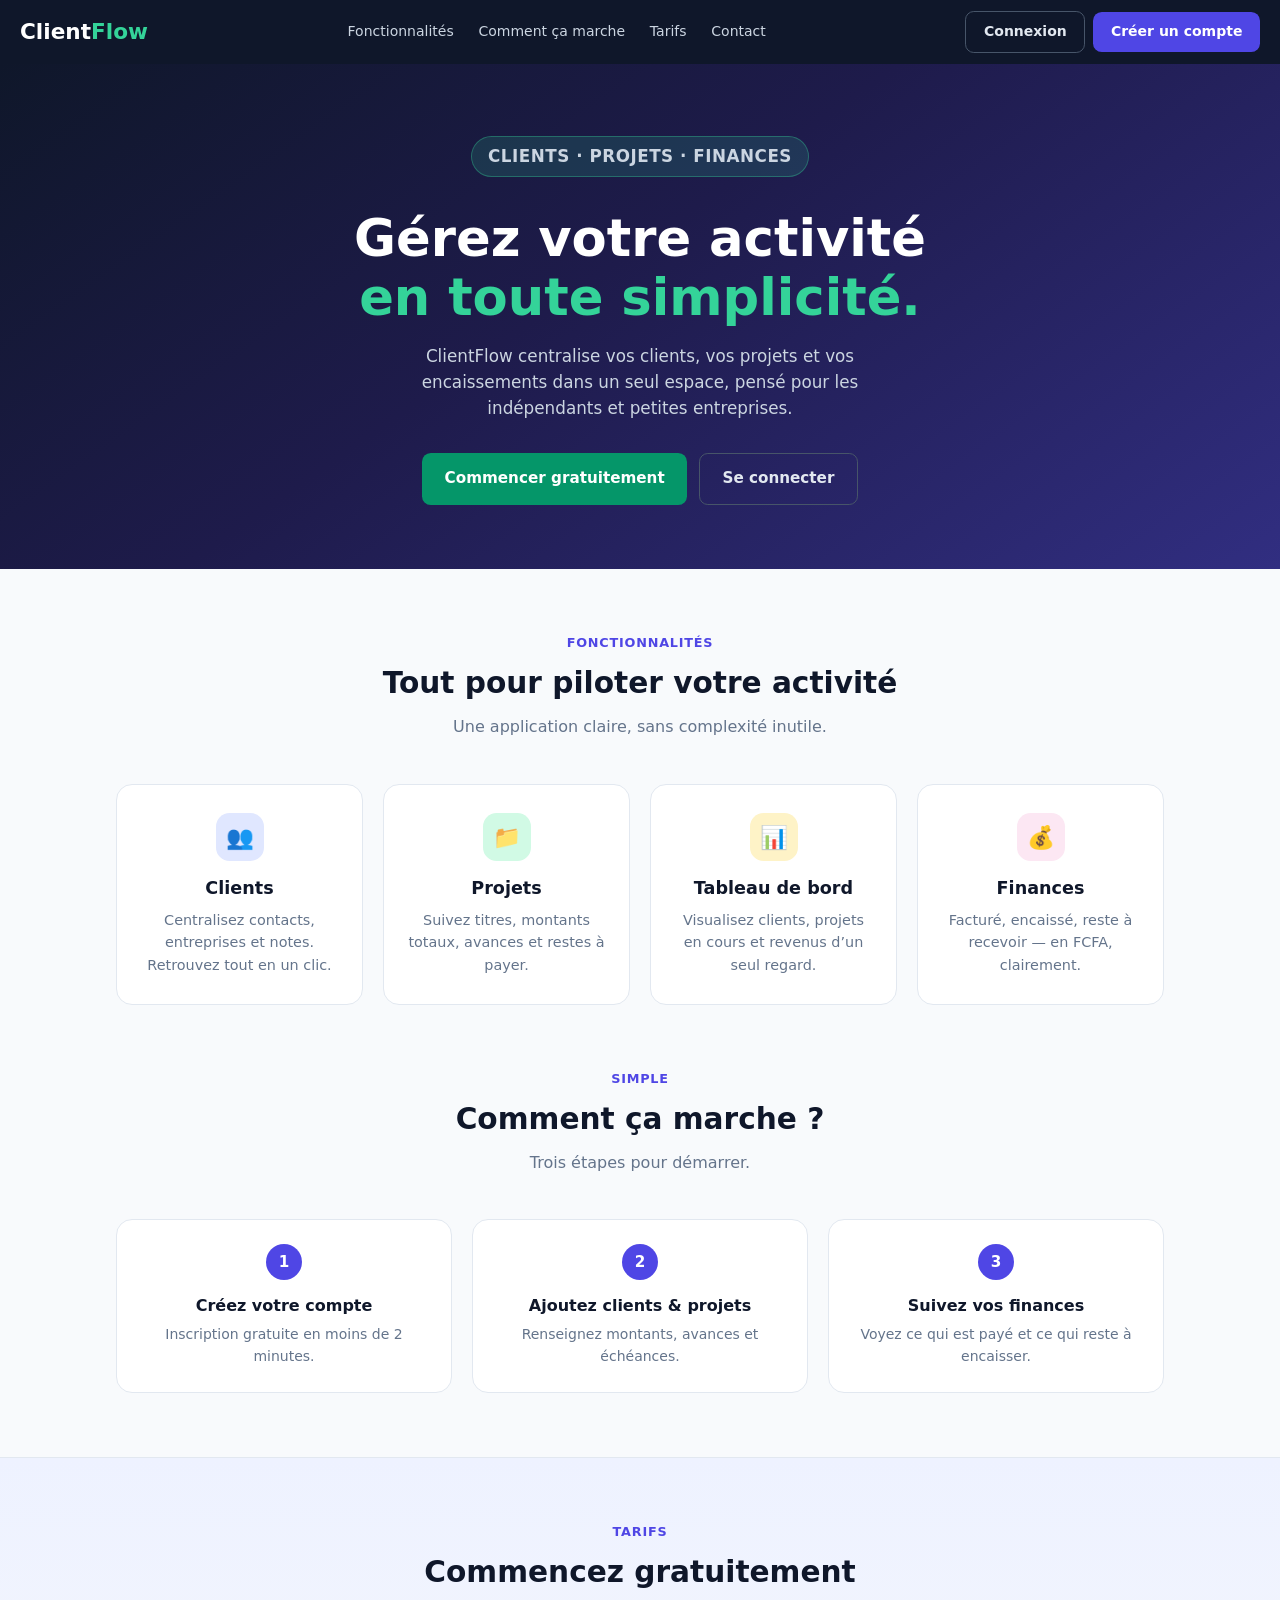
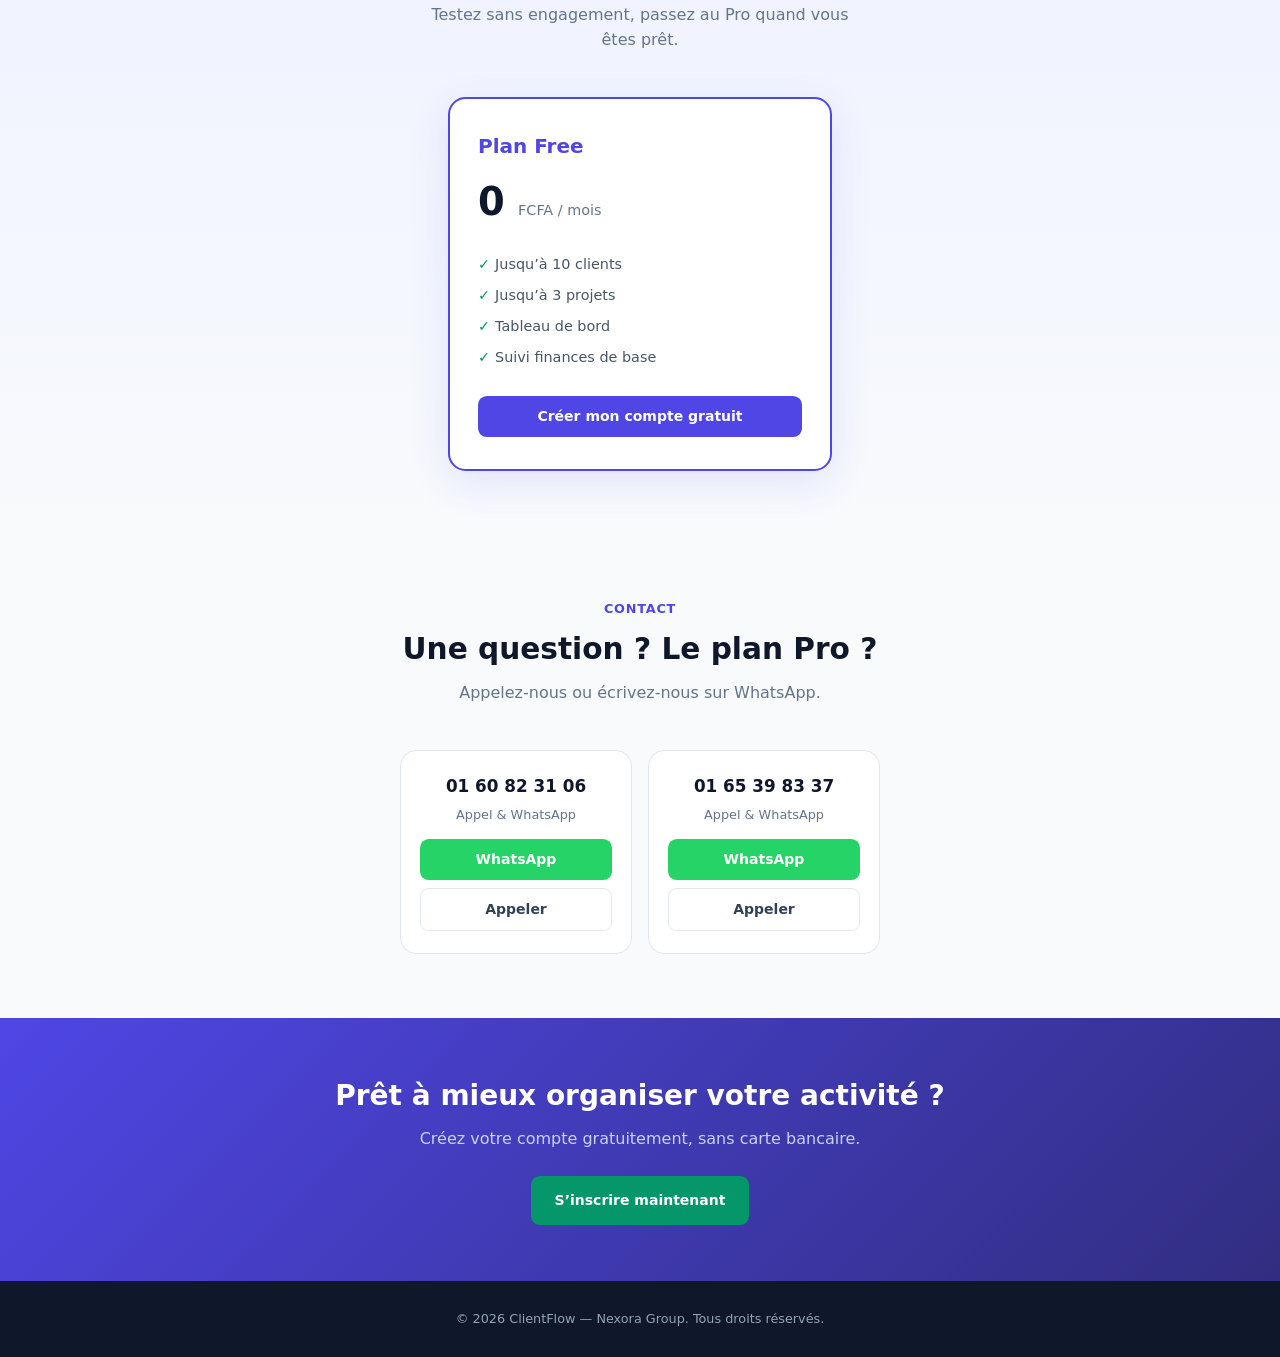
==== commit 9e281f6c: "Update index.html" ====
--- a/index.html
+++ b/index.html
@@ -3,70 +3,175 @@
 <head>
   <meta charset="UTF-8"/>
   <meta name="viewport" content="width=device-width, initial-scale=1.0"/>
-  <title>ClientFlow — Gestion simple de vos clients</title>
+  <title>ClientFlow — Gérez clients, projets et finances</title>
   <style>
     *{box-sizing:border-box;margin:0;padding:0}
-    body{font-family:system-ui,-apple-system,sans-serif;background:#f8fafc;color:#0f172a;line-height:1.5}
+    body{font-family:system-ui,-apple-system,BlinkMacSystemFont,sans-serif;background:#f8fafc;color:#0f172a;line-height:1.55}
     a{text-decoration:none;color:inherit}
-    .navbar{background:#fff;border-bottom:1px solid #e2e8f0;height:4rem;display:flex;align-items:center;justify-content:space-between;padding:0 1.25rem;position:sticky;top:0;z-index:50}
-    .logo{font-size:1.35rem;font-weight:700}
-    .logo span{color:#4f46e5}
-    .nav-menu{display:flex;align-items:center;gap:.25rem}
-    .nav-menu a{font-size:.875rem;color:#64748b;padding:.5rem .75rem;border-radius:.5rem}
+
+    /* NAV */
+    .navbar{
+      background:#0f172a;
+      height:4rem;
+      display:flex;align-items:center;justify-content:space-between;
+      padding:0 1.25rem;
+      position:sticky;top:0;z-index:50;
+    }
+    .logo{font-size:1.35rem;font-weight:700;color:#fff}
+    .logo span{color:#34d399}
+    .nav-menu{display:flex;align-items:center;gap:.15rem}
+    .nav-menu a{font-size:.875rem;color:#cbd5e1;padding:.5rem .7rem;border-radius:.5rem}
+    .nav-menu a:hover{color:#fff;background:rgba(255,255,255,.08)}
     .nav-actions{display:flex;align-items:center;gap:.5rem}
-    .btn{display:inline-flex;align-items:center;justify-content:center;padding:.55rem 1rem;border-radius:.5rem;font-size:.875rem;font-weight:500;border:none;cursor:pointer}
+    .btn{
+      display:inline-flex;align-items:center;justify-content:center;
+      padding:.6rem 1.1rem;border-radius:.55rem;
+      font-size:.875rem;font-weight:600;border:none;cursor:pointer;
+    }
     .btn-primary{background:#4f46e5;color:#fff}
-    .btn-secondary{background:#fff;border:1px solid #e2e8f0;color:#334155}
+    .btn-primary:hover{background:#4338ca}
+    .btn-secondary{background:transparent;border:1px solid #475569;color:#e2e8f0}
+    .btn-secondary:hover{background:rgba(255,255,255,.08)}
+    .btn-emerald{background:#059669;color:#fff}
+    .btn-emerald:hover{background:#047857}
     .btn-whatsapp{background:#25D366;color:#fff}
-    .menu-toggle{display:none;background:none;border:1px solid #e2e8f0;border-radius:.5rem;padding:.4rem .65rem;font-size:1.1rem;cursor:pointer}
-    .hero{background:linear-gradient(160deg,#eef2ff 0%,#f8fafc 60%,#fff 100%);padding:4.5rem 1.25rem 4rem;text-align:center}
-    .badge{display:inline-block;background:#e0e7ff;color:#4338ca;font-size:.75rem;font-weight:600;padding:.4rem 1rem;border-radius:9999px;margin-bottom:1.25rem}
-    .hero h1{font-size:clamp(1.85rem,5vw,3.1rem);font-weight:700;line-height:1.15;margin-bottom:1rem}
-    .hero h1 span{color:#4f46e5}
-    .hero p{color:#64748b;font-size:1.05rem;max-width:34rem;margin:0 auto 2rem}
+    .menu-toggle{
+      display:none;background:none;border:1px solid #475569;
+      border-radius:.5rem;padding:.35rem .6rem;font-size:1.1rem;color:#fff;cursor:pointer;
+    }
+
+    /* HERO */
+    .hero{
+      background:linear-gradient(145deg,#0f172a 0%,#1e1b4b 45%,#312e81 100%);
+      color:#fff;
+      padding:4.5rem 1.25rem 4rem;
+      text-align:center;
+    }
+    .badge{
+      display:inline-block;
+      background:rgba(52,211,153,.15);
+      color:#34d399;
+      border:1px solid rgba(52,211,153,.35);
+      font-size:.75rem;font-weight:600;
+      padding:.4rem 1rem;border-radius:9999px;margin-bottom:1.25rem;
+      letter-spacing:.03em;
+    }
+    .hero h1{
+      font-size:clamp(1.9rem,5.5vw,3.2rem);
+      font-weight:800;line-height:1.15;margin-bottom:1rem;
+    }
+    .hero h1 span{color:#34d399}
+    .hero p{
+      color:#cbd5e1;font-size:1.05rem;
+      max-width:34rem;margin:0 auto 2rem;
+    }
     .hero-buttons{display:flex;gap:.75rem;justify-content:center;flex-wrap:wrap}
-    .hero-buttons .btn{padding:.8rem 1.35rem;font-size:.95rem}
+    .hero-buttons .btn{padding:.85rem 1.4rem;font-size:.95rem}
+
+    /* SECTIONS */
     .section{max-width:68rem;margin:0 auto;padding:4rem 1.25rem}
     .section-header{text-align:center;margin-bottom:2.75rem}
-    .section-header .small{color:#4f46e5;font-size:.8rem;font-weight:600;text-transform:uppercase;letter-spacing:.05em}
-    .section-header h2{font-size:1.85rem;margin:.5rem 0}
-    .section-header p{color:#64748b}
-    .features{display:grid;grid-template-columns:repeat(auto-fit,minmax(220px,1fr));gap:1.25rem}
-    .feature-card{background:#fff;border:1px solid #e2e8f0;border-radius:1rem;padding:1.75rem 1.5rem;text-align:center}
-    .feature-card .icon{font-size:2rem;margin-bottom:.85rem}
-    .feature-card h3{font-size:1.1rem;margin-bottom:.45rem}
+    .section-header .small{
+      color:#4f46e5;font-size:.8rem;font-weight:700;
+      text-transform:uppercase;letter-spacing:.06em;
+    }
+    .section-header h2{font-size:1.85rem;margin:.5rem 0;color:#0f172a}
+    .section-header p{color:#64748b;max-width:28rem;margin:0 auto}
+
+    /* FEATURES */
+    .features{display:grid;grid-template-columns:repeat(auto-fit,minmax(230px,1fr));gap:1.25rem}
+    .feature-card{
+      background:#fff;border:1px solid #e2e8f0;border-radius:1rem;
+      padding:1.75rem 1.4rem;text-align:center;
+      transition:border-color .2s,box-shadow .2s;
+    }
+    .feature-card:hover{border-color:#a5b4fc;box-shadow:0 10px 30px rgba(79,70,229,.08)}
+    .feature-card .icon{
+      width:3rem;height:3rem;margin:0 auto .9rem;
+      border-radius:.85rem;display:flex;align-items:center;justify-content:center;
+      font-size:1.4rem;
+    }
+    .icon-clients{background:#e0e7ff}
+    .icon-projects{background:#d1fae5}
+    .icon-dashboard{background:#fef3c7}
+    .icon-finance{background:#fce7f3}
+    .feature-card h3{font-size:1.1rem;margin-bottom:.4rem}
     .feature-card p{font-size:.9rem;color:#64748b}
-    .pricing-bg{background:#fff;border-top:1px solid #e2e8f0;border-bottom:1px solid #e2e8f0}
-    .pricing-card{max-width:24rem;margin:0 auto;border:2px solid #c7d2fe;border-radius:1rem;padding:2rem 1.75rem}
-    .pricing-card h3{font-size:1.35rem}
-    .price{font-size:2.25rem;font-weight:700;margin:.75rem 0 1.5rem}
-    .price span{font-size:.9rem;font-weight:400;color:#64748b}
+
+    /* HOW IT WORKS */
+    .steps{display:grid;grid-template-columns:repeat(auto-fit,minmax(200px,1fr));gap:1.25rem}
+    .step{
+      background:#fff;border:1px solid #e2e8f0;border-radius:1rem;
+      padding:1.5rem;text-align:center;
+    }
+    .step-num{
+      width:2.25rem;height:2.25rem;margin:0 auto .85rem;
+      background:#4f46e5;color:#fff;border-radius:9999px;
+      display:flex;align-items:center;justify-content:center;
+      font-weight:700;font-size:.95rem;
+    }
+    .step h3{font-size:1rem;margin-bottom:.35rem}
+    .step p{font-size:.875rem;color:#64748b}
+
+    /* PRICING */
+    .pricing-bg{background:linear-gradient(180deg,#eef2ff 0%,#f8fafc 100%);border-top:1px solid #e2e8f0}
+    .pricing-card{
+      max-width:24rem;margin:0 auto;
+      background:#fff;border:2px solid #4f46e5;border-radius:1.1rem;
+      padding:2rem 1.75rem;
+      box-shadow:0 12px 40px rgba(79,70,229,.12);
+    }
+    .pricing-card h3{font-size:1.25rem;color:#4f46e5}
+    .price{font-size:2.4rem;font-weight:800;margin:.6rem 0 1.35rem;color:#0f172a}
+    .price span{font-size:.9rem;font-weight:500;color:#64748b}
     .pricing-card ul{list-style:none;margin-bottom:1.75rem}
-    .pricing-card li{font-size:.9rem;color:#475569;margin-bottom:.6rem}
-    .pricing-card li::before{content:"✓ ";color:#10b981;font-weight:700}
-    .contact-cards{display:grid;grid-template-columns:1fr;gap:1rem;max-width:28rem;margin:0 auto}
-    @media(min-width:480px){.contact-cards{grid-template-columns:1fr 1fr}}
-    .contact-card{background:#fff;border:1px solid #e2e8f0;border-radius:.75rem;padding:1.25rem;text-align:center}
-    .contact-card h3{font-size:1rem;margin-bottom:.5rem}
-    .contact-card p{font-size:.875rem;color:#64748b;margin-bottom:.75rem}
-    .cta{text-align:center;padding:4rem 1.25rem}
-    .cta h2{font-size:1.75rem;margin-bottom:.75rem}
-    .cta p{color:#64748b;margin-bottom:1.5rem}
-    footer{text-align:center;padding:2rem 1.25rem;font-size:.8125rem;color:#94a3b8;background:#fff}
+    .pricing-card li{font-size:.9rem;color:#475569;margin-bottom:.55rem}
+    .pricing-card li::before{content:"✓ ";color:#059669;font-weight:700}
+
+    /* CONTACT */
+    .contact-cards{display:grid;grid-template-columns:1fr;gap:1rem;max-width:30rem;margin:0 auto}
+    @media(min-width:520px){.contact-cards{grid-template-columns:1fr 1fr}}
+    .contact-card{
+      background:#fff;border:1px solid #e2e8f0;border-radius:1rem;
+      padding:1.4rem 1.2rem;text-align:center;
+    }
+    .contact-card h3{font-size:1.05rem;margin-bottom:.35rem;color:#0f172a}
+    .contact-card p{font-size:.8rem;color:#64748b;margin-bottom:.9rem}
+
+    /* CTA */
+    .cta{
+      background:linear-gradient(135deg,#4f46e5,#312e81);
+      color:#fff;text-align:center;
+      padding:3.5rem 1.25rem;
+    }
+    .cta h2{font-size:1.75rem;margin-bottom:.6rem}
+    .cta p{color:#c7d2fe;margin-bottom:1.5rem}
+
+    footer{
+      text-align:center;padding:1.75rem 1.25rem;
+      font-size:.8rem;color:#94a3b8;background:#0f172a;
+    }
+
     @media(max-width:768px){
       .menu-toggle{display:block}
-      .nav-menu{display:none;position:absolute;top:4rem;left:0;right:0;background:#fff;border-bottom:1px solid #e2e8f0;flex-direction:column;padding:.75rem}
+      .nav-menu{
+        display:none;position:absolute;top:4rem;left:0;right:0;
+        background:#0f172a;border-bottom:1px solid #1e293b;
+        flex-direction:column;padding:.5rem 0;
+      }
       .nav-menu.open{display:flex}
-      .nav-menu a{width:100%;padding:.75rem 1rem}
+      .nav-menu a{width:100%;padding:.8rem 1.25rem;color:#e2e8f0}
       .nav-actions .btn-secondary{display:none}
     }
   </style>
 </head>
 <body>
+
   <header class="navbar">
     <a href="index.html" class="logo">Client<span>Flow</span></a>
     <nav class="nav-menu" id="nav-menu">
       <a href="#fonctionnalites">Fonctionnalités</a>
+      <a href="#comment">Comment ça marche</a>
       <a href="#tarifs">Tarifs</a>
       <a href="#contact">Contact</a>
     </nav>
@@ -77,55 +182,104 @@
     </div>
   </header>
 
+  <!-- HERO -->
   <section class="hero">
-    <p class="badge">GESTION CLIENTS • PROJETS • ACTIVITÉ</p>
-    <h1>Gérez votre activité<br><span>simplement.</span></h1>
-    <p>ClientFlow centralise vos clients, vos projets et vos finances dans un seul espace.</p>
+    <p class="badge">CLIENTS · PROJETS · FINANCES</p>
+    <h1>Gérez votre activité<br><span>en toute simplicité.</span></h1>
+    <p>
+      ClientFlow centralise vos clients, vos projets et vos encaissements
+      dans un seul espace, pensé pour les indépendants et petites entreprises.
+    </p>
     <div class="hero-buttons">
-      <a href="register.html" class="btn btn-primary">S'inscrire pour gérer mon activité</a>
+      <a href="register.html" class="btn btn-emerald">Commencer gratuitement</a>
       <a href="login.html" class="btn btn-secondary">Se connecter</a>
     </div>
   </section>
 
+  <!-- FONCTIONNALITÉS -->
   <section id="fonctionnalites" class="section">
     <div class="section-header">
-      <p class="small">Une plateforme simple</p>
-      <h2>Tout ce dont vous avez besoin</h2>
-      <p>Organisez votre activité sans multiplier les outils.</p>
+      <p class="small">Fonctionnalités</p>
+      <h2>Tout pour piloter votre activité</h2>
+      <p>Une application claire, sans complexité inutile.</p>
     </div>
     <div class="features">
-      <div class="feature-card"><div class="icon">👥</div><h3>Clients</h3><p>Centralisez les informations de vos clients.</p></div>
-      <div class="feature-card"><div class="icon">📁</div><h3>Projets</h3><p>Suivez titres, montants, avances et restes à payer.</p></div>
-      <div class="feature-card"><div class="icon">📊</div><h3>Tableau de bord</h3><p>Visualisez l’essentiel en un coup d’œil.</p></div>
-      <div class="feature-card"><div class="icon">💰</div><h3>Finances</h3><p>Suivez facturé, encaissé et restant à recevoir.</p></div>
-    </div>
-  </section>
-
+      <div class="feature-card">
+        <div class="icon icon-clients">👥</div>
+        <h3>Clients</h3>
+        <p>Centralisez contacts, entreprises et notes. Retrouvez tout en un clic.</p>
+      </div>
+      <div class="feature-card">
+        <div class="icon icon-projects">📁</div>
+        <h3>Projets</h3>
+        <p>Suivez titres, montants totaux, avances et restes à payer.</p>
+      </div>
+      <div class="feature-card">
+        <div class="icon icon-dashboard">📊</div>
+        <h3>Tableau de bord</h3>
+        <p>Visualisez clients, projets en cours et revenus d’un seul regard.</p>
+      </div>
+      <div class="feature-card">
+        <div class="icon icon-finance">💰</div>
+        <h3>Finances</h3>
+        <p>Facturé, encaissé, reste à recevoir — en FCFA, clairement.</p>
+      </div>
+    </div>
+  </section>
+
+  <!-- COMMENT ÇA MARCHE -->
+  <section id="comment" class="section" style="padding-top:0">
+    <div class="section-header">
+      <p class="small">Simple</p>
+      <h2>Comment ça marche ?</h2>
+      <p>Trois étapes pour démarrer.</p>
+    </div>
+    <div class="steps">
+      <div class="step">
+        <div class="step-num">1</div>
+        <h3>Créez votre compte</h3>
+        <p>Inscription gratuite en moins de 2 minutes.</p>
+      </div>
+      <div class="step">
+        <div class="step-num">2</div>
+        <h3>Ajoutez clients & projets</h3>
+        <p>Renseignez montants, avances et échéances.</p>
+      </div>
+      <div class="step">
+        <div class="step-num">3</div>
+        <h3>Suivez vos finances</h3>
+        <p>Voyez ce qui est payé et ce qui reste à encaisser.</p>
+      </div>
+    </div>
+  </section>
+
+  <!-- TARIFS -->
   <section id="tarifs" class="pricing-bg">
     <div class="section">
       <div class="section-header">
         <p class="small">Tarifs</p>
         <h2>Commencez gratuitement</h2>
-        <p>Une formule simple pour découvrir ClientFlow.</p>
+        <p>Testez sans engagement, passez au Pro quand vous êtes prêt.</p>
       </div>
       <div class="pricing-card">
-        <h3>Free</h3>
+        <h3>Plan Free</h3>
         <p class="price">0 <span>FCFA / mois</span></p>
         <ul>
-          <li>Jusqu'à 10 clients</li>
-          <li>Jusqu'à 3 projets</li>
+          <li>Jusqu’à 10 clients</li>
+          <li>Jusqu’à 3 projets</li>
           <li>Tableau de bord</li>
-          <li>Gestion de base</li>
+          <li>Suivi finances de base</li>
         </ul>
-        <a href="register.html" class="btn btn-primary" style="width:100%">Créer mon compte</a>
-      </div>
-    </div>
-  </section>
-
+        <a href="register.html" class="btn btn-primary" style="width:100%">Créer mon compte gratuit</a>
+      </div>
+    </div>
+  </section>
+
+  <!-- CONTACT -->
   <section id="contact" class="section">
     <div class="section-header">
       <p class="small">Contact</p>
-      <h2>Besoin d’aide ou du plan Pro ?</h2>
+      <h2>Une question ? Le plan Pro ?</h2>
       <p>Appelez-nous ou écrivez-nous sur WhatsApp.</p>
     </div>
     <div class="contact-cards">
@@ -133,21 +287,22 @@
         <h3>01 60 82 31 06</h3>
         <p>Appel & WhatsApp</p>
         <a href="https://wa.me/2290160823106?text=Bonjour%2C%20je%20suis%20intéressé%20par%20ClientFlow" class="btn btn-whatsapp" style="width:100%;margin-bottom:.5rem" target="_blank">WhatsApp</a>
-        <a href="tel:+2290160823106" class="btn btn-secondary" style="width:100%">Appeler</a>
+        <a href="tel:+2290160823106" class="btn btn-secondary" style="width:100%;border-color:#e2e8f0;color:#334155">Appeler</a>
       </div>
       <div class="contact-card">
         <h3>01 65 39 83 37</h3>
         <p>Appel & WhatsApp</p>
         <a href="https://wa.me/2290165398337?text=Bonjour%2C%20je%20suis%20intéressé%20par%20ClientFlow" class="btn btn-whatsapp" style="width:100%;margin-bottom:.5rem" target="_blank">WhatsApp</a>
-        <a href="tel:+2290165398337" class="btn btn-secondary" style="width:100%">Appeler</a>
-      </div>
-    </div>
-  </section>
-
+        <a href="tel:+2290165398337" class="btn btn-secondary" style="width:100%;border-color:#e2e8f0;color:#334155">Appeler</a>
+      </div>
+    </div>
+  </section>
+
+  <!-- CTA -->
   <section class="cta">
-    <h2>Prêt à organiser votre activité ?</h2>
-    <p>Créez votre compte gratuitement et commencez en quelques minutes.</p>
-    <a href="register.html" class="btn btn-primary" style="padding:.8rem 1.5rem">S'inscrire maintenant</a>
+    <h2>Prêt à mieux organiser votre activité ?</h2>
+    <p>Créez votre compte gratuitement, sans carte bancaire.</p>
+    <a href="register.html" class="btn btn-emerald" style="padding:.85rem 1.5rem">S’inscrire maintenant</a>
   </section>
 
   <footer>© 2026 ClientFlow — Nexora Group. Tous droits réservés.</footer>
